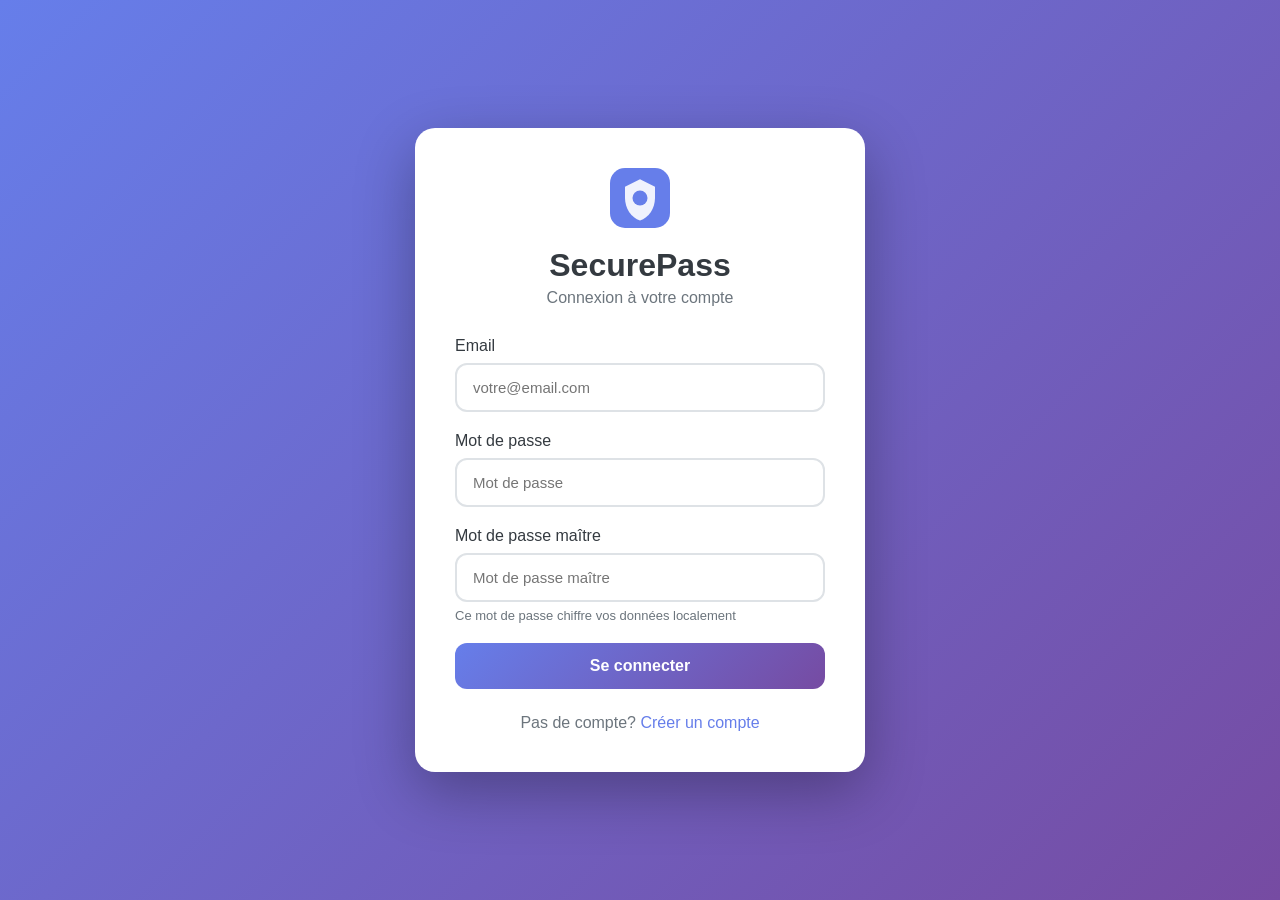
==== dashboard.html @ ad60e66f "secure pass" ====
<!DOCTYPE html>
<html lang="fr">
<head>
    <meta charset="UTF-8">
    <meta name="viewport" content="width=device-width, initial-scale=1.0">
    <title>SecurePass - Dashboard</title>
    <link rel="stylesheet" href="styles.css">
</head>
<body>
    <!-- Navbar -->
    <nav class="navbar">
        <div class="nav-brand">
            <svg width="32" height="32" viewBox="0 0 32 32" fill="none">
                <rect width="32" height="32" rx="8" fill="#667eea"/>
                <path d="M16 6L8 10v6c0 5.5 3.4 10.6 8 12 4.6-1.4 8-6.5 8-12v-6l-8-4z" fill="white"/>
                <circle cx="16" cy="16" r="4" fill="#667eea"/>
            </svg>
            <span>SecurePass</span>
        </div>
        <div class="nav-user">
            <span id="userEmail">user@example.com</span>
            <button class="btn-logout" onclick="logout()">
                <svg width="20" height="20" viewBox="0 0 24 24" fill="none" stroke="currentColor" stroke-width="2">
                    <path d="M9 21H5a2 2 0 0 1-2-2V5a2 2 0 0 1 2-2h4"/>
                    <polyline points="16,17 21,12 16,7"/>
                    <line x1="21" y1="12" x2="9" y2="12"/>
                </svg>
            </button>
        </div>
    </nav>

    <div class="container">
        <!-- Sidebar -->
        <aside class="sidebar">
            <button class="btn-add" onclick="openModal()">
                <svg width="20" height="20" viewBox="0 0 24 24" fill="none" stroke="currentColor" stroke-width="2">
                    <line x1="12" y1="5" x2="12" y2="19"/>
                    <line x1="5" y1="12" x2="19" y2="12"/>
                </svg>
                Ajouter un mot de passe
            </button>
            
            <div class="search-box">
                <svg width="18" height="18" viewBox="0 0 24 24" fill="none" stroke="currentColor" stroke-width="2">
                    <circle cx="11" cy="11" r="8"/>
                    <line x1="21" y1="21" x2="16.65" y2="16.65"/>
                </svg>
                <input type="text" id="searchInput" placeholder="Rechercher...">
            </div>

            <div class="stats">
                <div class="stat-card">
                    <h3 id="passwordCount">0</h3>
                    <small>Mots de passe</small>
                </div>
            </div>
        </aside>

        <!-- Main Content -->
        <main class="main-content">
            <h2>Mes mots de passe</h2>
            
            <div id="passwordsList" class="passwords-grid">
                <!-- Passwords will be rendered here -->
            </div>

            <div id="emptyState" class="empty-state">
                <svg width="80" height="80" viewBox="0 0 24 24" fill="none" stroke="#dee2e6" stroke-width="1">
                    <rect x="3" y="11" width="18" height="11" rx="2" ry="2"/>
                    <path d="M7 11V7a5 5 0 0 1 10 0v4"/>
                </svg>
                <h3>Aucun mot de passe enregistré</h3>
                <p>Cliquez sur "Ajouter un mot de passe" pour commencer</p>
            </div>
        </main>
    </div>

    <!-- Modal -->
    <div id="modal" class="modal hidden">
        <div class="modal-content">
            <div class="modal-header">
                <h3 id="modalTitle">Ajouter un mot de passe</h3>
                <button class="btn-close" onclick="closeModal()">
                    <svg width="24" height="24" viewBox="0 0 24 24" fill="none" stroke="currentColor" stroke-width="2">
                        <line x1="18" y1="6" x2="6" y2="18"/>
                        <line x1="6" y1="6" x2="18" y2="18"/>
                    </svg>
                </button>
            </div>
            <form id="passwordForm">
                <input type="hidden" id="passwordId">
                <div class="form-group">
                    <label for="siteName">Nom du site</label>
                    <input type="text" id="siteName" required placeholder="ex: Google, Facebook">
                </div>
                <div class="form-group">
                    <label for="siteUrl">URL du site</label>
                    <input type="text" id="siteUrl" placeholder="https://exemple.com (optionnel)">
                </div>
                <div class="form-group">
                    <label for="username">Nom d'utilisateur / Email</label>
                    <input type="text" id="username" required placeholder="votre@email.com">
                </div>
                <div class="form-group">
                    <label for="password">Mot de passe</label>
                    <div class="password-input">
                        <input type="password" id="password" required>
                        <button type="button" class="toggle-password" onclick="togglePassword()">
                            <svg width="20" height="20" viewBox="0 0 24 24" fill="none" stroke="currentColor" stroke-width="2">
                                <path d="M1 12s4-8 11-8 11 8 11 8-4 8-11 8-11-8-11-8z"/>
                                <circle cx="12" cy="12" r="3"/>
                            </svg>
                        </button>
                    </div>
                    <button type="button" class="btn-generate" onclick="generatePassword()">
                        <svg width="16" height="16" viewBox="0 0 24 24" fill="none" stroke="currentColor" stroke-width="2">
                            <path d="M12 2L2 7l10 5 10-5-10-5z"/>
                            <path d="M2 17l10 5 10-5"/>
                            <path d="M2 12l10 5 10-5"/>
                        </svg>
                        Générer un mot de passe
                    </button>
                </div>
                <div class="modal-actions">
                    <button type="button" class="btn-secondary" onclick="closeModal()">Annuler</button>
                    <button type="submit" class="btn-primary">Sauvegarder</button>
                </div>
            </form>
        </div>
    </div>

    <!-- Toast -->
    <div id="toast" class="toast hidden">
        <span id="toastMessage"></span>
    </div>

    <script src="js/supabase.js"></script>
    <script src="js/crypto.js"></script>
    <script src="js/app.js"></script>
    <script>
        // Check if not logged in
        if (!localStorage.getItem('user_id')) {
            window.location.href = 'index.html';
        }
        
        // Initialize
        initDashboard();
    </script>
</body>
</html>
---- styles.css ----
/* Reset and Base */
* {
    margin: 0;
    padding: 0;
    box-sizing: border-box;
}

:root {
    --primary: #667eea;
    --primary-dark: #5a6fd6;
    --secondary: #764ba2;
    --danger: #dc3545;
    --success: #28a745;
    --dark: #343a40;
    --light: #f8f9fa;
    --gray: #6c757d;
    --border: #dee2e6;
    --shadow: 0 4px 20px rgba(0, 0, 0, 0.1);
    --radius: 12px;
}

body {
    font-family: -apple-system, BlinkMacSystemFont, 'Segoe UI', Roboto, sans-serif;
    background: linear-gradient(135deg, var(--primary) 0%, var(--secondary) 100%);
    min-height: 100vh;
    color: var(--dark);
}

/* Auth Pages */
.auth-container {
    display: flex;
    align-items: center;
    justify-content: center;
    min-height: 100vh;
    padding: 20px;
}

.auth-card {
    background: white;
    border-radius: 20px;
    box-shadow: 0 20px 60px rgba(0, 0, 0, 0.3);
    padding: 40px;
    max-width: 450px;
    width: 100%;
}

.logo {
    text-align: center;
    margin-bottom: 30px;
}

.logo svg {
    width: 60px;
    height: 60px;
}

.logo h1 {
    margin: 15px 0 5px;
    color: var(--dark);
}

.logo p {
    color: var(--gray);
}

/* Forms */
.form-group {
    margin-bottom: 20px;
}

.form-group label {
    display: block;
    margin-bottom: 8px;
    font-weight: 500;
    color: var(--dark);
}

.form-group input {
    width: 100%;
    padding: 14px 16px;
    border: 2px solid var(--border);
    border-radius: var(--radius);
    font-size: 15px;
    transition: border-color 0.3s, box-shadow 0.3s;
}

.form-group input:focus {
    outline: none;
    border-color: var(--primary);
    box-shadow: 0 0 0 3px rgba(102, 126, 234, 0.1);
}

.form-group small {
    display: block;
    margin-top: 6px;
    color: var(--gray);
    font-size: 13px;
}

/* Buttons */
.btn-primary {
    width: 100%;
    padding: 14px;
    background: linear-gradient(135deg, var(--primary) 0%, var(--secondary) 100%);
    color: white;
    border: none;
    border-radius: var(--radius);
    font-size: 16px;
    font-weight: 600;
    cursor: pointer;
    transition: opacity 0.3s;
}

.btn-primary:hover {
    opacity: 0.9;
}

.btn-primary:disabled {
    opacity: 0.6;
    cursor: not-allowed;
}

.btn-secondary {
    padding: 12px 24px;
    background: var(--light);
    color: var(--dark);
    border: 1px solid var(--border);
    border-radius: var(--radius);
    font-weight: 500;
    cursor: pointer;
    transition: background 0.3s;
}

.btn-secondary:hover {
    background: #e9ecef;
}

/* Links */
.auth-switch {
    text-align: center;
    margin-top: 25px;
    color: var(--gray);
}

.auth-switch a {
    color: var(--primary);
    text-decoration: none;
    font-weight: 500;
}

.auth-switch a:hover {
    text-decoration: underline;
}

/* Alerts */
.alert {
    padding: 12px 16px;
    border-radius: var(--radius);
    margin-bottom: 20px;
    font-size: 14px;
}

.alert.error {
    background: #ffeef0;
    color: var(--danger);
    border: 1px solid #ffc9c9;
}

.alert.success {
    background: #d4edda;
    color: var(--success);
    border: 1px solid #c3e6cb;
}

.hidden {
    display: none !important;
}

/* Navbar */
.navbar {
    display: flex;
    justify-content: space-between;
    align-items: center;
    padding: 15px 30px;
    background: linear-gradient(135deg, var(--primary) 0%, var(--secondary) 100%);
    color: white;
}

.nav-brand {
    display: flex;
    align-items: center;
    gap: 12px;
    font-size: 20px;
    font-weight: 600;
}

.nav-user {
    display: flex;
    align-items: center;
    gap: 15px;
}

.btn-logout {
    background: rgba(255, 255, 255, 0.2);
    border: none;
    padding: 8px 12px;
    border-radius: 8px;
    cursor: pointer;
    color: white;
    transition: background 0.3s;
}

.btn-logout:hover {
    background: rgba(255, 255, 255, 0.3);
}

/* Container */
.container {
    display: flex;
    min-height: calc(100vh - 62px);
}

/* Sidebar */
.sidebar {
    width: 280px;
    background: white;
    border-right: 1px solid var(--border);
    padding: 25px;
    display: flex;
    flex-direction: column;
    gap: 20px;
}

.btn-add {
    display: flex;
    align-items: center;
    justify-content: center;
    gap: 10px;
    padding: 14px;
    background: linear-gradient(135deg, var(--primary) 0%, var(--secondary) 100%);
    color: white;
    border: none;
    border-radius: var(--radius);
    font-size: 15px;
    font-weight: 600;
    cursor: pointer;
    transition: opacity 0.3s;
}

.btn-add:hover {
    opacity: 0.9;
}

.search-box {
    display: flex;
    align-items: center;
    gap: 10px;
    padding: 12px 16px;
    background: var(--light);
    border: 2px solid var(--border);
    border-radius: 25px;
}

.search-box input {
    border: none;
    background: transparent;
    outline: none;
    flex: 1;
    font-size: 14px;
}

.search-box svg {
    color: var(--gray);
}

.stat-card {
    padding: 20px;
    background: linear-gradient(135deg, var(--primary) 0%, var(--secondary) 100%);
    border-radius: var(--radius);
    color: white;
    text-align: center;
}

.stat-card h3 {
    font-size: 32px;
    margin-bottom: 5px;
}

.stat-card small {
    opacity: 0.9;
}

/* Main Content */
.main-content {
    flex: 1;
    padding: 30px;
    background: var(--light);
}

.main-content h2 {
    margin-bottom: 25px;
    color: var(--dark);
}

/* Password Grid */
.passwords-grid {
    display: grid;
    grid-template-columns: repeat(auto-fill, minmax(320px, 1fr));
    gap: 20px;
}

.password-card {
    background: white;
    border-radius: var(--radius);
    padding: 20px;
    box-shadow: var(--shadow);
    transition: transform 0.3s, box-shadow 0.3s;
}

.password-card:hover {
    transform: translateY(-3px);
    box-shadow: 0 8px 30px rgba(0, 0, 0, 0.15);
}

.password-card-header {
    display: flex;
    align-items: center;
    gap: 15px;
    margin-bottom: 15px;
}

.password-icon {
    width: 48px;
    height: 48px;
    border-radius: 12px;
    background: linear-gradient(135deg, var(--primary) 0%, var(--secondary) 100%);
    display: flex;
    align-items: center;
    justify-content: center;
    color: white;
    font-size: 20px;
    font-weight: 600;
}

.password-card-info h4 {
    font-size: 16px;
    margin-bottom: 4px;
}

.password-card-info small {
    color: var(--gray);
}

.password-card-actions {
    display: flex;
    gap: 8px;
    margin-top: 15px;
    padding-top: 15px;
    border-top: 1px solid var(--border);
}

.btn-action {
    flex: 1;
    padding: 10px;
    border: none;
    border-radius: 8px;
    cursor: pointer;
    display: flex;
    align-items: center;
    justify-content: center;
    transition: background 0.3s;
}

.btn-copy {
    background: #e3f2fd;
    color: #1976d2;
}

.btn-copy:hover {
    background: #bbdefb;
}

.btn-edit {
    background: #fff3e0;
    color: #f57c00;
}

.btn-edit:hover {
    background: #ffe0b2;
}

.btn-delete {
    background: #ffebee;
    color: #d32f2f;
}

.btn-delete:hover {
    background: #ffcdd2;
}

/* Empty State */
.empty-state {
    text-align: center;
    padding: 60px 20px;
    color: var(--gray);
}

.empty-state svg {
    margin-bottom: 20px;
}

.empty-state h3 {
    margin-bottom: 10px;
    color: var(--dark);
}

/* Modal */
.modal {
    position: fixed;
    top: 0;
    left: 0;
    width: 100%;
    height: 100%;
    background: rgba(0, 0, 0, 0.5);
    display: flex;
    align-items: center;
    justify-content: center;
    z-index: 1000;
}

.modal-content {
    background: white;
    border-radius: 20px;
    width: 100%;
    max-width: 500px;
    max-height: 90vh;
    overflow-y: auto;
}

.modal-header {
    display: flex;
    justify-content: space-between;
    align-items: center;
    padding: 20px 25px;
    border-bottom: 1px solid var(--border);
}

.modal-header h3 {
    font-size: 20px;
}

.btn-close {
    background: none;
    border: none;
    cursor: pointer;
    color: var(--gray);
    padding: 5px;
}

.btn-close:hover {
    color: var(--dark);
}

#passwordForm {
    padding: 25px;
}

.password-input {
    position: relative;
}

.password-input input {
    padding-right: 50px;
}

.toggle-password {
    position: absolute;
    right: 12px;
    top: 50%;
    transform: translateY(-50%);
    background: none;
    border: none;
    cursor: pointer;
    color: var(--gray);
}

.btn-generate {
    display: flex;
    align-items: center;
    gap: 8px;
    margin-top: 12px;
    padding: 10px 16px;
    background: var(--light);
    border: 1px solid var(--border);
    border-radius: 8px;
    cursor: pointer;
    color: var(--primary);
    font-size: 14px;
    font-weight: 500;
}

.btn-generate:hover {
    background: #e9ecef;
}

.modal-actions {
    display: flex;
    justify-content: flex-end;
    gap: 12px;
    margin-top: 25px;
}

/* Toast */
.toast {
    position: fixed;
    bottom: 30px;
    right: 30px;
    padding: 16px 24px;
    background: var(--dark);
    color: white;
    border-radius: var(--radius);
    box-shadow: 0 10px 30px rgba(0, 0, 0, 0.3);
    z-index: 9999;
    animation: slideIn 0.3s ease;
}

@keyframes slideIn {
    from {
        transform: translateY(100px);
        opacity: 0;
    }
    to {
        transform: translateY(0);
        opacity: 1;
    }
}

/* Responsive */
@media (max-width: 768px) {
    .container {
        flex-direction: column;
    }
    
    .sidebar {
        width: 100%;
        flex-direction: row;
        flex-wrap: wrap;
    }
    
    .btn-add {
        flex: 1;
    }
    
    .search-box {
        flex: 1;
    }
    
    .passwords-grid {
        grid-template-columns: 1fr;
    }
}
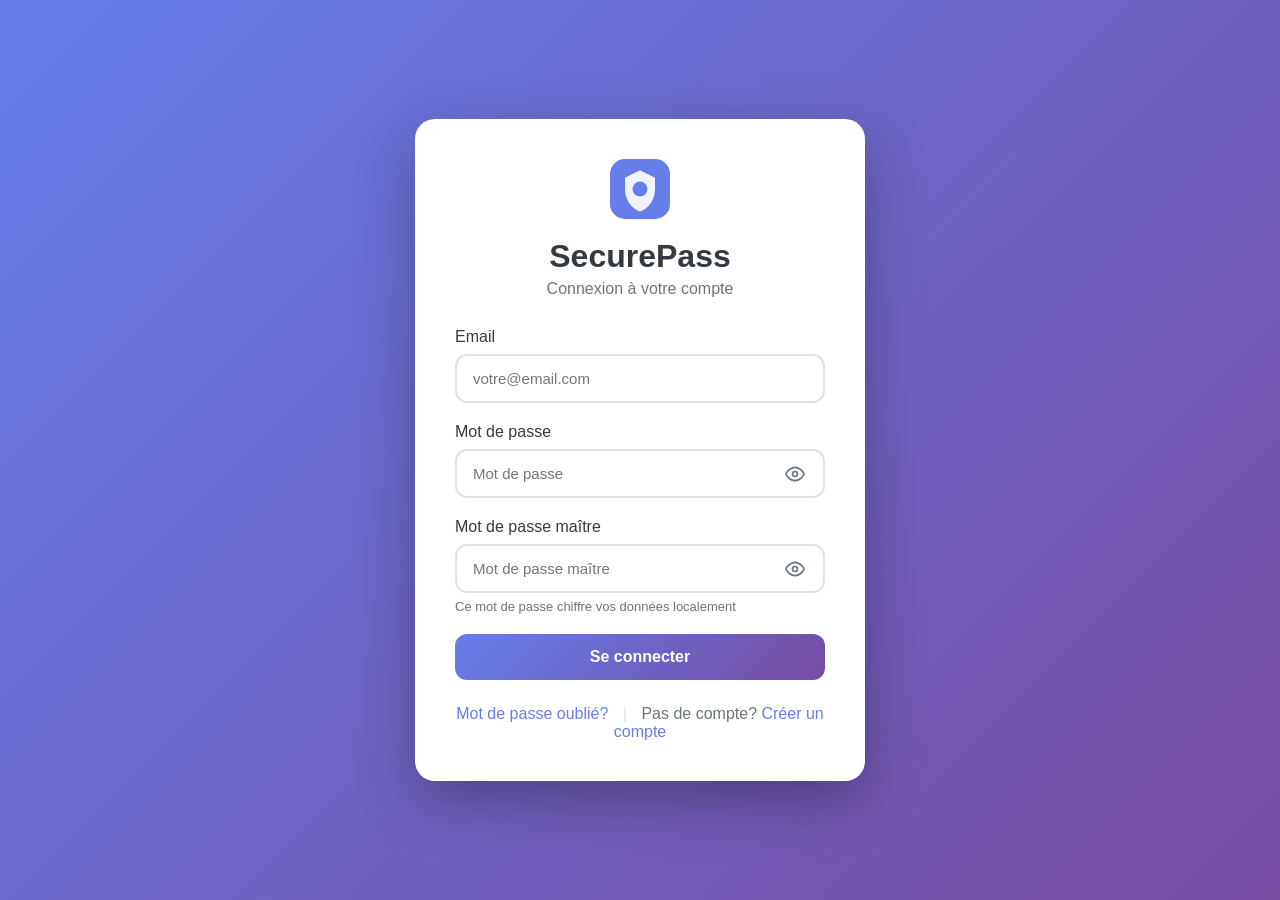
==== commit c3b0fcd0: "export" ====
--- a/dashboard.html
+++ b/dashboard.html
@@ -1,8 +1,11 @@
 <!DOCTYPE html>
 <html lang="fr">
 <head>
-    <meta charset="UTF-8">
-    <meta name="viewport" content="width=device-width, initial-scale=1.0">
+<meta charset="UTF-8">
+    <meta name="viewport" content="width=device-width, initial-scale=1.0, maximum-scale=1.0, user-scalable=no">
+    <meta name="theme-color" content="#667eea">
+    <meta name="apple-mobile-web-app-capable" content="yes">
+    <meta name="apple-mobile-web-app-status-bar-style" content="black-translucent">
     <title>SecurePass - Dashboard</title>
     <link rel="stylesheet" href="styles.css">
 </head>
@@ -40,6 +43,15 @@
                 Ajouter un mot de passe
             </button>
             
+            <button class="btn-export" onclick="openExportModal()">
+                <svg width="20" height="20" viewBox="0 0 24 24" fill="none" stroke="currentColor" stroke-width="2">
+                    <path d="M21 15v4a2 2 0 0 1-2 2H5a2 2 0 0 1-2-2v-4"/>
+                    <polyline points="7,10 12,15 17,10"/>
+                    <line x1="12" y1="15" x2="12" y2="3"/>
+                </svg>
+                Exporter mes mots de passe
+            </button>
+            
             <div class="search-box">
                 <svg width="18" height="18" viewBox="0 0 24 24" fill="none" stroke="currentColor" stroke-width="2">
                     <circle cx="11" cy="11" r="8"/>
@@ -99,7 +111,7 @@
                 </div>
                 <div class="form-group">
                     <label for="username">Nom d'utilisateur / Email</label>
-                    <input type="text" id="username" required placeholder="votre@email.com">
+                    <input type="text" id="username" placeholder="votre@email.com (optionnel)">
                 </div>
                 <div class="form-group">
                     <label for="password">Mot de passe</label>
@@ -129,6 +141,75 @@
         </div>
     </div>
 
+    <!-- Export Modal -->
+    <div id="exportModal" class="modal hidden">
+        <div class="modal-content">
+            <div class="modal-header">
+                <h3>Exporter mes mots de passe</h3>
+                <button class="btn-close" onclick="closeExportModal()">
+                    <svg width="24" height="24" viewBox="0 0 24 24" fill="none" stroke="currentColor" stroke-width="2">
+                        <line x1="18" y1="6" x2="6" y2="18"/>
+                        <line x1="6" y1="6" x2="18" y2="18"/>
+                    </svg>
+                </button>
+            </div>
+            <div class="export-warning">
+                <svg width="24" height="24" viewBox="0 0 24 24" fill="none" stroke="#ffc107" stroke-width="2">
+                    <path d="M10.29 3.86L1.82 18a2 2 0 0 0 1.71 3h16.94a2 2 0 0 0 1.71-3L13.71 3.86a2 2 0 0 0-3.42 0z"/>
+                    <line x1="12" y1="9" x2="12" y2="13"/>
+                    <line x1="12" y1="17" x2="12.01" y2="17"/>
+                </svg>
+                <div>
+                    <strong>Attention</strong>
+                    <p>Ce fichier contient vos mots de passe en clair. Assurez-vous de le supprimer après utilisation.</p>
+                </div>
+            </div>
+            <div class="export-formats">
+                <label class="format-option">
+                    <input type="radio" name="format" value="txt" checked>
+                    <div class="format-card">
+                        <svg width="32" height="32" viewBox="0 0 24 24" fill="none" stroke="currentColor" stroke-width="2">
+                            <path d="M14 2H6a2 2 0 0 0-2 2v16a2 2 0 0 0 2 2h12a2 2 0 0 0 2-2V8z"/>
+                            <polyline points="14,2 14,8 20,8"/>
+                            <line x1="16" y1="13" x2="8" y2="13"/>
+                            <line x1="16" y1="17" x2="8" y2="17"/>
+                        </svg>
+                        <span>TXT</span>
+                        <small>Format texte simple</small>
+                    </div>
+                </label>
+                <label class="format-option">
+                    <input type="radio" name="format" value="csv">
+                    <div class="format-card">
+                        <svg width="32" height="32" viewBox="0 0 24 24" fill="none" stroke="currentColor" stroke-width="2">
+                            <path d="M14 2H6a2 2 0 0 0-2 2v16a2 2 0 0 0 2 2h12a2 2 0 0 0 2-2V8z"/>
+                            <polyline points="14,2 14,8 20,8"/>
+                            <line x1="8" y1="12" x2="16" y2="12"/>
+                            <line x1="8" y1="16" x2="16" y2="16"/>
+                        </svg>
+                        <span>CSV</span>
+                        <small>Compatible Excel</small>
+                    </div>
+                </label>
+            </div>
+            <div class="export-confirm">
+                <input type="checkbox" id="exportConfirmCheckbox">
+                <label for="exportConfirmCheckbox">Je comprends que ce fichier contient mes mots de passe en clair</label>
+            </div>
+            <div class="modal-actions">
+                <button type="button" class="btn-secondary" onclick="closeExportModal()">Annuler</button>
+                <button type="button" class="btn-primary" id="confirmExportBtn" onclick="handleExport(document.querySelector('input[name=&quot;format&quot;]:checked').value)">
+                    <svg width="18" height="18" viewBox="0 0 24 24" fill="none" stroke="currentColor" stroke-width="2">
+                        <line x1="22" y1="2" x2="11" y2="13"/>
+                        <polygon points="22,2 15,22 11,13 2,9 22,2"/>
+                    </svg>
+                    Envoyer par email
+                </button>
+            </div>
+            <div id="exportStatusText" class="export-status"></div>
+        </div>
+    </div>
+
     <!-- Toast -->
     <div id="toast" class="toast hidden">
         <span id="toastMessage"></span>
@@ -136,7 +217,9 @@
 
     <script src="js/supabase.js"></script>
     <script src="js/crypto.js"></script>
+    <script src="js/auth.js"></script>
     <script src="js/app.js"></script>
+    <script src="js/export.js"></script>
     <script>
         // Check if not logged in
         if (!localStorage.getItem('user_id')) {
--- a/styles.css
+++ b/styles.css
@@ -3,6 +3,17 @@
     margin: 0;
     padding: 0;
     box-sizing: border-box;
+    -webkit-tap-highlight-color: transparent;
+}
+
+html {
+    touch-action: manipulation;
+}
+
+body {
+    -webkit-text-size-adjust: 100%;
+    -webkit-font-smoothing: antialiased;
+    -moz-osx-font-smoothing: grayscale;
 }
 
 :root {
@@ -152,6 +163,41 @@
     text-decoration: underline;
 }
 
+.auth-switch .divider {
+    color: var(--border);
+    margin: 0 10px;
+}
+
+.text-center {
+    text-align: center;
+}
+
+.text-muted {
+    color: var(--gray);
+    font-size: 14px;
+}
+
+.mb-3 {
+    margin-bottom: 15px;
+}
+
+/* Link button (forgot password back) */
+.btn-link {
+    background: none;
+    border: none;
+    color: var(--primary);
+    cursor: pointer;
+    text-decoration: none;
+    padding: 10px;
+    display: block;
+    width: 100%;
+    text-align: center;
+}
+
+.btn-link:hover {
+    text-decoration: underline;
+}
+
 /* Alerts */
 .alert {
     padding: 12px 16px;
@@ -558,4 +604,388 @@
     .passwords-grid {
         grid-template-columns: 1fr;
     }
+}
+
+/* Mobile & Android Optimizations */
+@media (max-width: 480px) {
+    /* Auth pages */
+    .auth-card {
+        padding: 25px 20px;
+        margin: 15px;
+        border-radius: 16px;
+    }
+    
+    .logo svg {
+        width: 50px;
+        height: 50px;
+    }
+    
+    .logo h1 {
+        font-size: 24px;
+    }
+    
+    .form-group input {
+        padding: 14px 12px;
+        font-size: 16px; /* Prevents zoom on iOS */
+    }
+    
+    .btn-primary {
+        padding: 16px;
+        font-size: 16px;
+    }
+    
+    /* Navbar */
+    .navbar {
+        padding: 12px 15px;
+    }
+    
+    .nav-brand span {
+        font-size: 18px;
+    }
+    
+    .nav-user span {
+        display: none; /* Hide email on small screens */
+    }
+    
+    /* Sidebar */
+    .sidebar {
+        padding: 15px;
+        gap: 12px;
+    }
+    
+    .btn-add {
+        padding: 12px;
+        font-size: 14px;
+    }
+    
+    .search-box {
+        padding: 10px 12px;
+    }
+    
+    .stat-card h3 {
+        font-size: 24px;
+    }
+    
+    /* Main content */
+    .main-content {
+        padding: 15px;
+    }
+    
+    .main-content h2 {
+        font-size: 20px;
+    }
+    
+    /* Password cards */
+    .password-card {
+        padding: 15px;
+    }
+    
+    .password-icon {
+        width: 40px;
+        height: 40px;
+        font-size: 16px;
+    }
+    
+    .password-card-info h4 {
+        font-size: 14px;
+    }
+    
+    .password-card-actions {
+        gap: 6px;
+    }
+    
+    .btn-action {
+        padding: 10px;
+    }
+    
+    /* Modal */
+    .modal-content {
+        margin: 10px;
+        border-radius: 16px;
+    }
+    
+    .modal-header {
+        padding: 15px;
+    }
+    
+    .modal-header h3 {
+        font-size: 18px;
+    }
+    
+    #passwordForm {
+        padding: 15px;
+    }
+    
+    .form-group {
+        margin-bottom: 15px;
+    }
+    
+    .form-group label {
+        font-size: 14px;
+    }
+    
+    .form-group input {
+        padding: 12px;
+        font-size: 16px;
+    }
+    
+    .modal-actions {
+        gap: 10px;
+    }
+    
+    .btn-secondary, .btn-primary {
+        padding: 12px 20px;
+        font-size: 14px;
+    }
+    
+    /* Toast */
+    .toast {
+        left: 15px;
+        right: 15px;
+        bottom: 20px;
+        text-align: center;
+    }
+}
+
+/* Touch improvements */
+@media (hover: none) and (pointer: coarse) {
+    .btn-action,
+    .btn-add,
+    .btn-primary,
+    .btn-secondary,
+    .btn-generate,
+    .toggle-password {
+        min-height: 44px;
+        min-width: 44px;
+    }
+    
+    input {
+        font-size: 16px !important;
+    }
+    
+    /* Prevent text selection on buttons */
+    .btn-action,
+    .btn-add {
+        -webkit-tap-highlight-color: transparent;
+    }
+}
+
+/* PWA support */
+@media (display-mode: standalone) {
+    .navbar {
+        padding-top: env(safe-area-inset-top);
+    }
+    
+    .container {
+        padding-bottom: env(safe-area-inset-bottom);
+    }
+    
+    body {
+        padding-top: env(safe-area-inset-top);
+    }
+}
+
+/* Password input with toggle */
+.password-input {
+    position: relative;
+    display: flex;
+    align-items: center;
+}
+
+.password-input input {
+    width: 100%;
+    padding-right: 50px;
+}
+
+.toggle-password {
+    position: absolute;
+    right: 12px;
+    background: none;
+    border: none;
+    cursor: pointer;
+    color: var(--gray);
+    padding: 8px;
+    display: flex;
+    align-items: center;
+    justify-content: center;
+    z-index: 1;
+}
+
+.toggle-password:hover {
+    color: var(--primary);
+}
+
+.toggle-password svg {
+    pointer-events: none;
+}
+
+/* Inactivity warning */
+@keyframes slideDown {
+    from {
+        opacity: 0;
+        transform: translateX(-50%) translateY(-20px);
+    }
+    to {
+        opacity: 1;
+        transform: translateX(-50%) translateY(0);
+    }
+}
+
+.inactivity-warning {
+    font-family: -apple-system, BlinkMacSystemFont, 'Segoe UI', Roboto, sans-serif;
+}
+
+.inactivity-warning-content {
+    display: flex;
+    align-items: center;
+    gap: 15px;
+    color: #856404;
+}
+
+.inactivity-warning-content svg {
+    flex-shrink: 0;
+}
+
+.inactivity-warning-content strong {
+    display: block;
+    margin-bottom: 4px;
+}
+
+.inactivity-warning-content p {
+    margin: 0;
+    font-size: 13px;
+    opacity: 0.9;
+}
+
+/* Export functionality */
+.btn-export {
+    display: flex;
+    align-items: center;
+    gap: 10px;
+    width: 100%;
+    padding: 14px 16px;
+    margin-top: 12px;
+    background: linear-gradient(135deg, #28a745 0%, #20c997 100%);
+    color: white;
+    border: none;
+    border-radius: var(--radius);
+    font-size: 14px;
+    font-weight: 500;
+    cursor: pointer;
+    transition: all 0.2s ease;
+}
+
+.btn-export:hover {
+    transform: translateY(-2px);
+    box-shadow: 0 4px 12px rgba(40, 167, 69, 0.3);
+}
+
+.btn-export:active {
+    transform: translateY(0);
+}
+
+.export-warning {
+    display: flex;
+    align-items: flex-start;
+    gap: 12px;
+    padding: 16px;
+    background: #fff3cd;
+    border: 1px solid #ffc107;
+    border-radius: var(--radius);
+    margin-bottom: 20px;
+}
+
+.export-warning svg {
+    flex-shrink: 0;
+    margin-top: 2px;
+}
+
+.export-warning strong {
+    display: block;
+    color: #856404;
+    margin-bottom: 4px;
+}
+
+.export-warning p {
+    margin: 0;
+    font-size: 13px;
+    color: #856404;
+}
+
+.export-formats {
+    display: grid;
+    grid-template-columns: repeat(2, 1fr);
+    gap: 12px;
+    margin-bottom: 20px;
+}
+
+.format-option {
+    cursor: pointer;
+}
+
+.format-option input {
+    display: none;
+}
+
+.format-card {
+    display: flex;
+    flex-direction: column;
+    align-items: center;
+    gap: 8px;
+    padding: 16px;
+    background: var(--light);
+    border: 2px solid var(--border);
+    border-radius: var(--radius);
+    transition: all 0.2s ease;
+}
+
+.format-option input:checked + .format-card {
+    border-color: var(--primary);
+    background: rgba(102, 126, 234, 0.1);
+}
+
+.format-card svg {
+    color: var(--primary);
+}
+
+.format-card span {
+    font-weight: 600;
+    color: var(--dark);
+}
+
+.format-card small {
+    font-size: 11px;
+    color: var(--gray);
+}
+
+.export-confirm {
+    display: flex;
+    align-items: flex-start;
+    gap: 10px;
+    margin-bottom: 20px;
+    padding: 12px;
+    background: #f8f9fa;
+    border-radius: var(--radius);
+}
+
+.export-confirm input {
+    margin-top: 3px;
+    cursor: pointer;
+}
+
+.export-confirm label {
+    font-size: 13px;
+    color: var(--dark);
+    cursor: pointer;
+}
+
+.export-status {
+    text-align: center;
+    margin-top: 12px;
+    font-size: 13px;
+    color: var(--gray);
+}
+
+.modal .btn-primary svg {
+    margin-right: 8px;
 }
